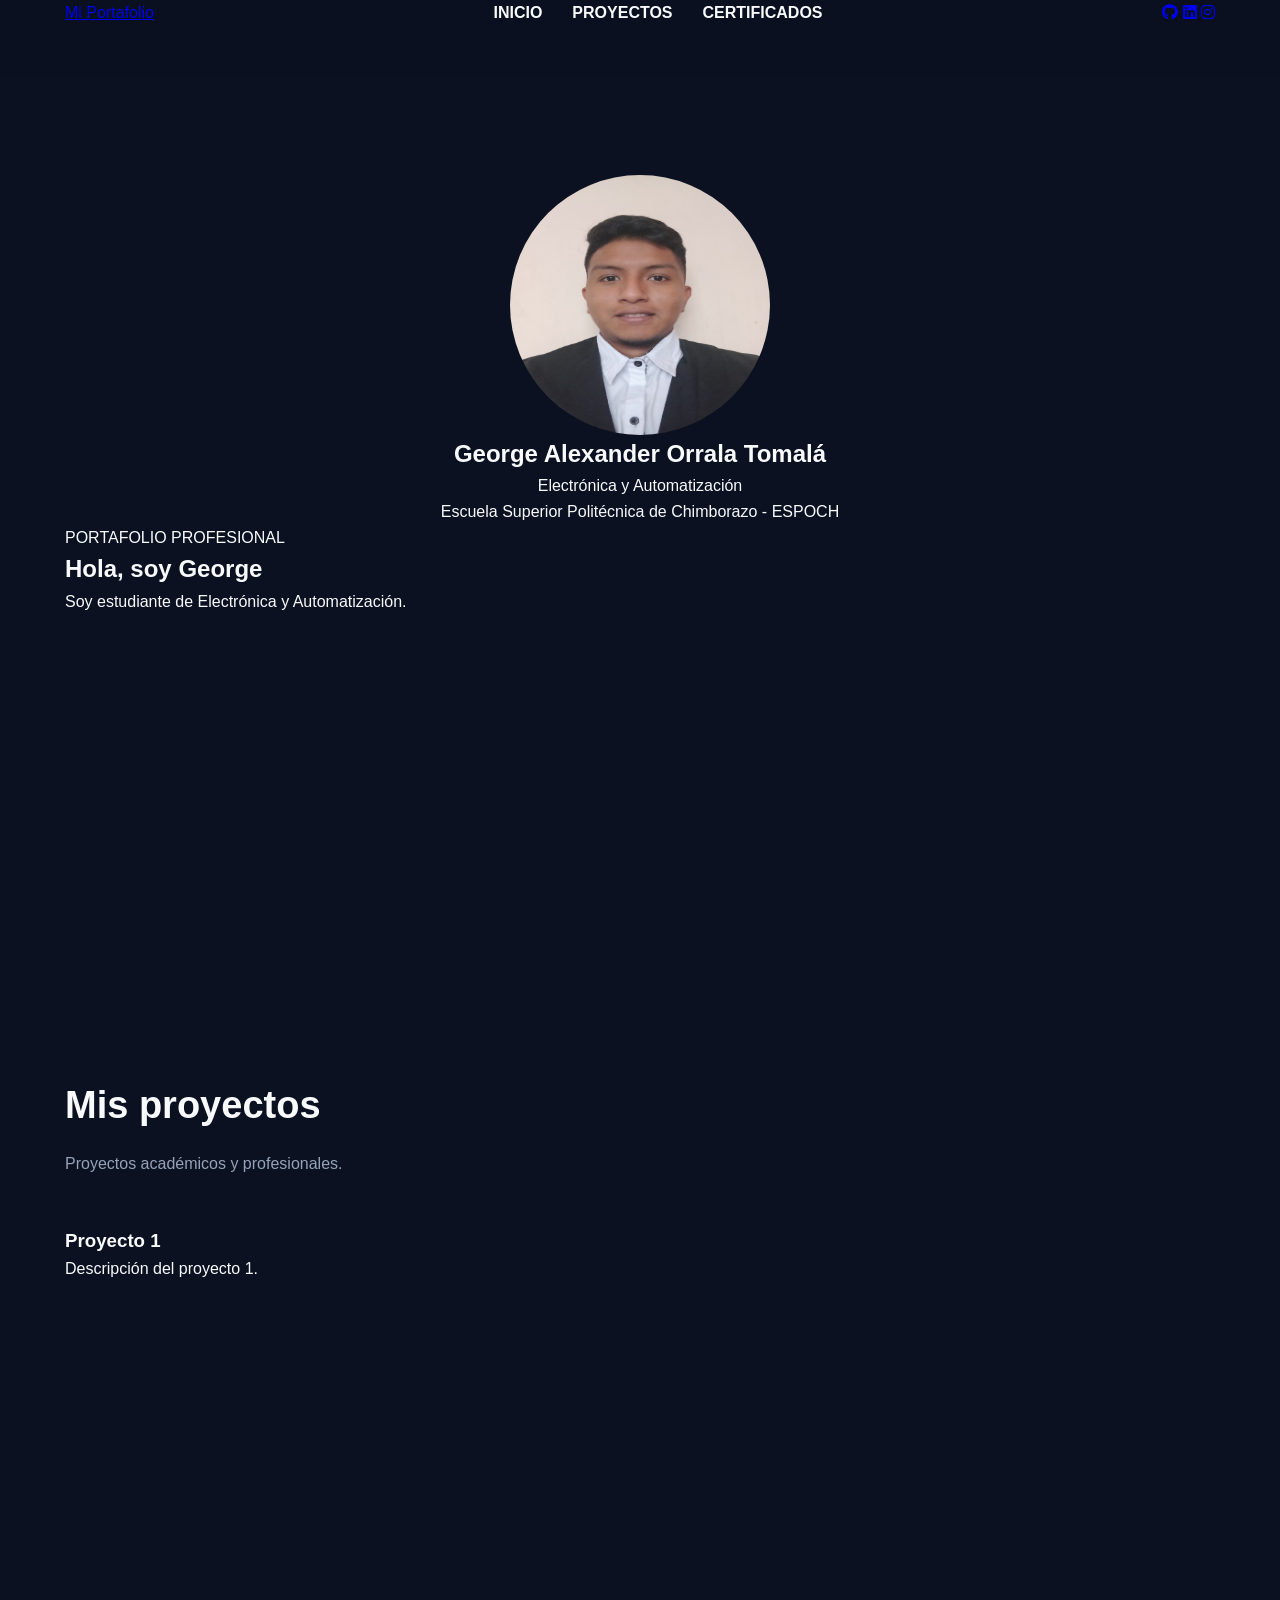
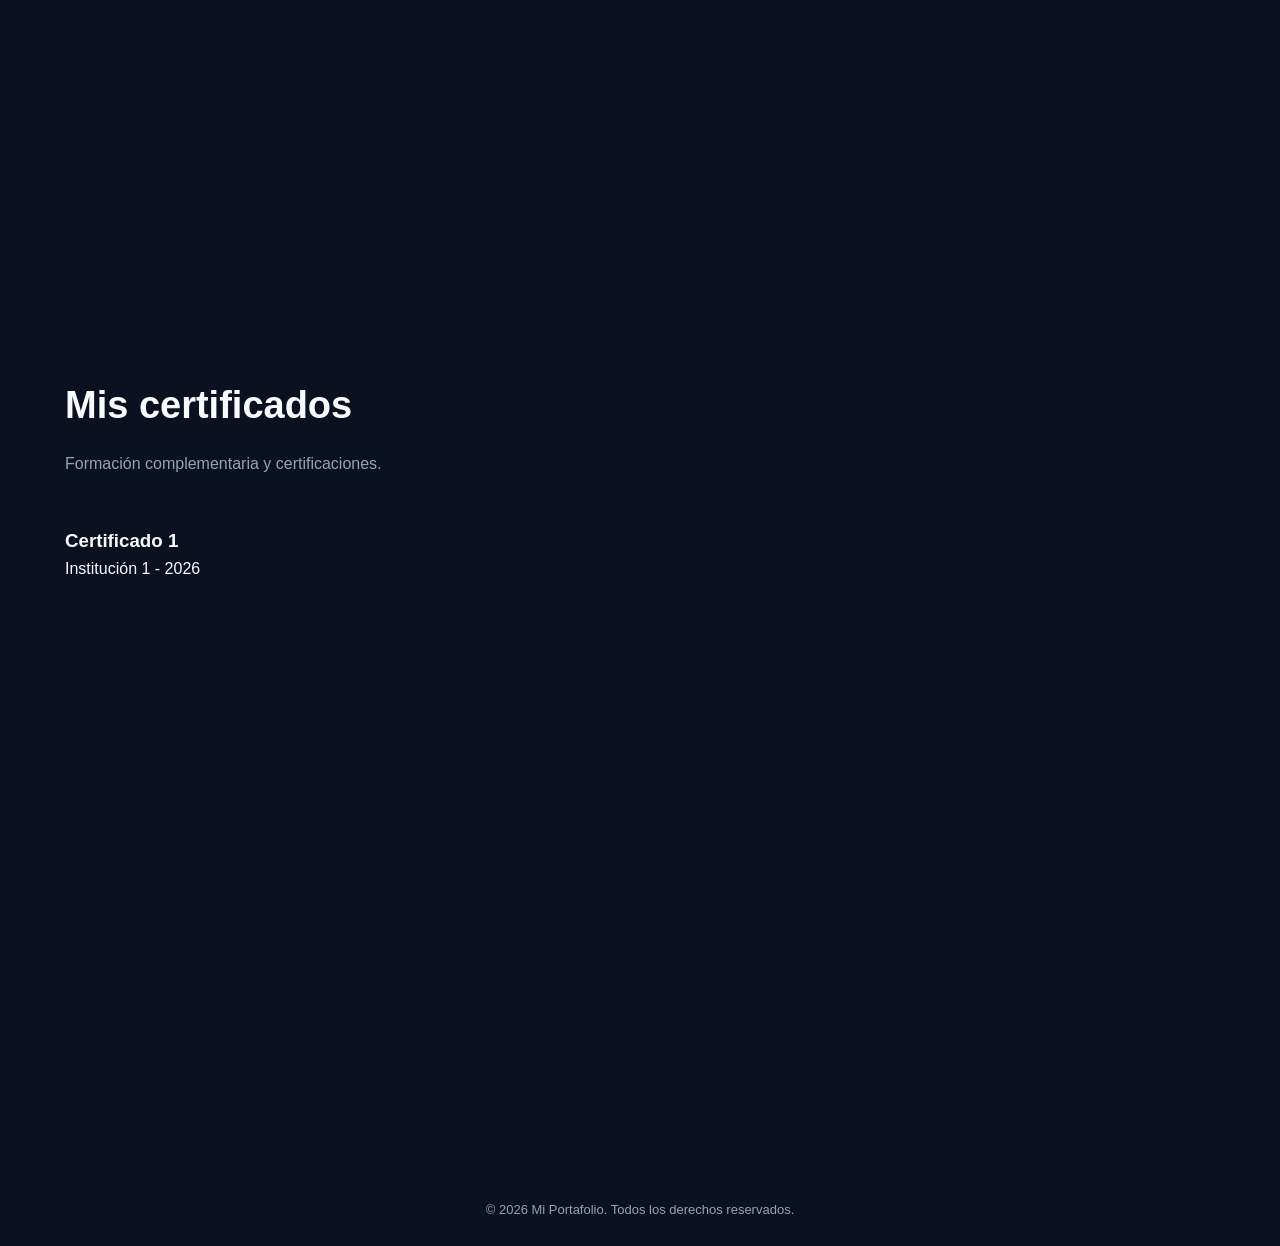
==== index.html @ 7834ad44 "Add files via upload" ====
<!DOCTYPE html>
<html lang="es">
<head>
    <meta charset="UTF-8">
    <meta name="viewport" content="width=device-width, initial-scale=1.0">
    <title>Portafolio</title>
    <link rel="stylesheet" href="styles.css">
    <link rel="stylesheet" href="https://cdnjs.cloudflare.com/ajax/libs/font-awesome/6.5.2/css/all.min.css">
</head>
<body>
    <header>
        <nav class="navbar">
            <a href="#inicio" class="logo">Mi Portafolio</a>
            <ul class="nav-menu">
                <li><a href="#inicio" class="nav-link active">INICIO</a></li>
                <li><a href="#proyectos" class="nav-link">PROYECTOS</a></li>
                <li><a href="#certificados" class="nav-link">CERTIFICADOS</a></li>
            </ul>
            <div class="social-menu">
                <a href="#" aria-label="GitHub"><i class="fab fa-github"></i></a>
                <a href="#" aria-label="LinkedIn"><i class="fab fa-linkedin"></i></a>
                <a href="#" aria-label="Instagram"><i class="fab fa-instagram"></i></a>
            </div>
        </nav>
    </header>
    <main>
        <section id="inicio">
            <div class="profile-container">
                <img src="img/perfil.jpg" alt="Mi Foto" class="profile-image">
                <h1 class="profile-name" id="profile-name"></h1>
                <p class="profile-career" id="profile-career"></p>
                <p class="profile-university" id="profile-university"></p>
            </div>
            <div class="intro-container">
                <p class="intro-small">PORTAFOLIO PROFESIONAL</p>
                <h2 class="intro-title">Hola, soy <span id="profile-short-name"></span></h2>
                <p class="intro-text" id="profile-description"></p>
            </div>
        </section>
        <section id="proyectos">
            <h2 class="section-title">Mis <span>proyectos</span></h2>
            <p class="section-description">Proyectos académicos y profesionales.</p>
            <div class="projects-grid" id="projects-container"></div>
        </section>
        <section id="certificados">
            <h2 class="section-title">Mis <span>certificados</span></h2>
            <p class="section-description">Formación complementaria y certificaciones.</p>
            <div class="certificates-grid" id="certificates-container"></div>
        </section>
    </main>
    <footer>
        © <span id="year"></span> Mi Portafolio. Todos los derechos reservados.
    </footer>
    <script type="application/json" id="portfolio-data"></script>
    <script src="script.js"></script>
</body>
</html>
---- styles.css ----
:root {
    --bg-primary: #0b1120;
    --bg-secondary: #111827;
    --text-primary: #f8fafc;
    --accent: #38bdf8;
    --header-height: 75px;
}

* {
    margin: 0;
    padding: 0;
    box-sizing: border-box;
}

body {
    font-family: 'Inter', sans-serif;
    background: var(--bg-primary);
    color: var(--text-primary);
    line-height: 1.6;
}

header {
    position: fixed;
    top: 0;
    left: 0;
    width: 100%;
    height: var(--header-height);
    background: rgba(11, 17, 32, 0.85);
    z-index: 1000;
}

.navbar {
    max-width: 1200px;
    margin: auto;
    padding: 0 25px;
    display: flex;
    align-items: center;
    justify-content: space-between;
}

.nav-menu {
    display: flex;
    gap: 30px;
    list-style: none;
}

.nav-menu a {
    color: var(--text-primary);
    text-decoration: none;
    font-weight: 600;
}

main {
    padding-top: var(--header-height);
}

section {
    min-height: 100vh;
    max-width: 1200px;
    margin: auto;
    padding: 100px 25px;
}

.profile-container {
    display: flex;
    flex-direction: column;
    align-items: center;
    text-align: center;
}

.profile-image {
    width: 260px;
    height: 260px;
    border-radius: 50%;
}

.intro-container {
    max-width: 650px;
}

.section-title {
    font-size: 38px;
    margin-bottom: 15px;
}

.section-description {
    color: #94a3b8;
    margin-bottom: 50px;
}

footer {
    padding: 25px;
    text-align: center;
    color: #94a3b8;
    font-size: 13px;
}
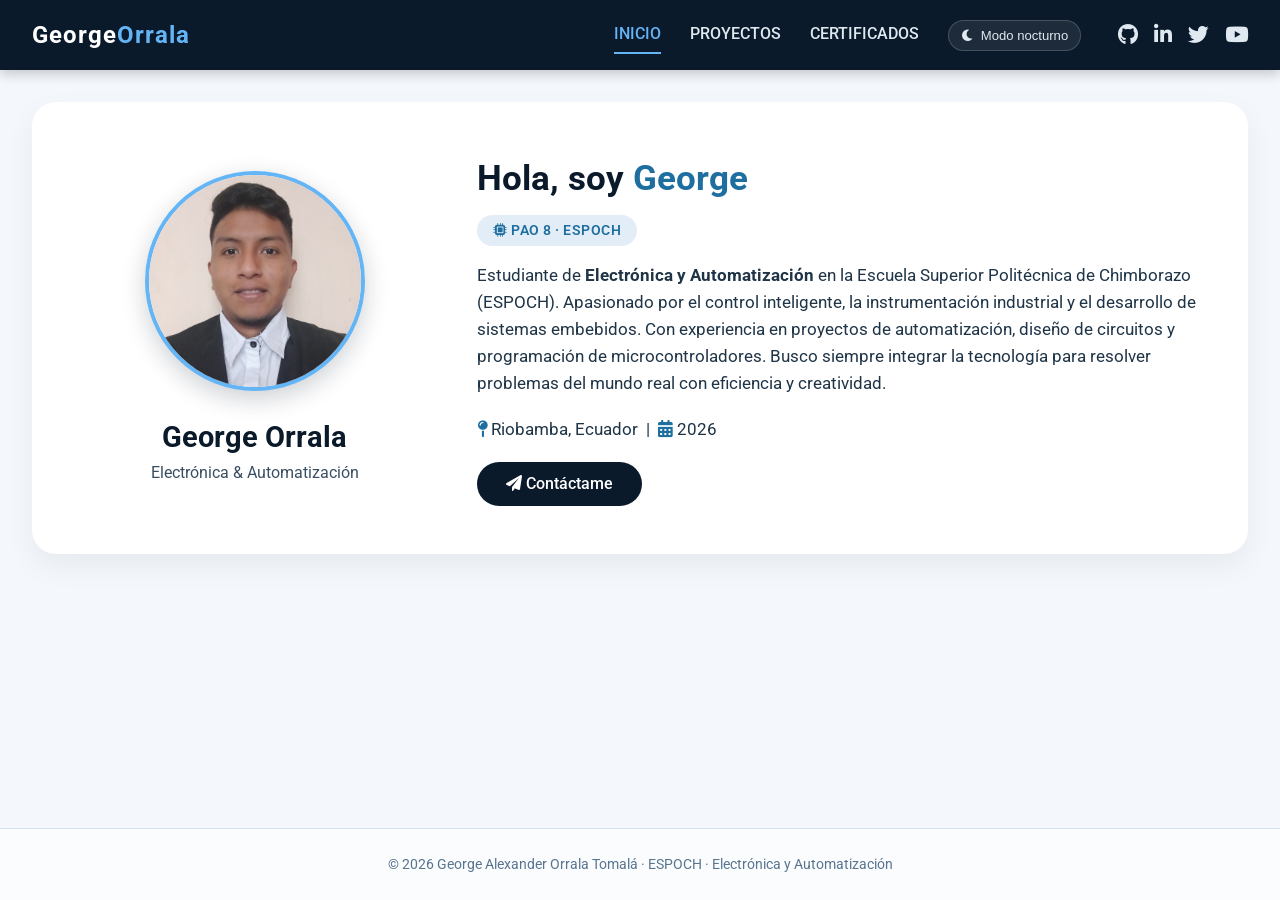
==== commit b71fd507: "Add files via upload" ====
--- a/index.html
+++ b/index.html
@@ -1,57 +1,99 @@
-<!DOCTYPE html>
-<html lang="es">
-<head>
-    <meta charset="UTF-8">
-    <meta name="viewport" content="width=device-width, initial-scale=1.0">
-    <title>Portafolio</title>
-    <link rel="stylesheet" href="styles.css">
-    <link rel="stylesheet" href="https://cdnjs.cloudflare.com/ajax/libs/font-awesome/6.5.2/css/all.min.css">
-</head>
-<body>
-    <header>
-        <nav class="navbar">
-            <a href="#inicio" class="logo">Mi Portafolio</a>
-            <ul class="nav-menu">
-                <li><a href="#inicio" class="nav-link active">INICIO</a></li>
-                <li><a href="#proyectos" class="nav-link">PROYECTOS</a></li>
-                <li><a href="#certificados" class="nav-link">CERTIFICADOS</a></li>
-            </ul>
-            <div class="social-menu">
-                <a href="#" aria-label="GitHub"><i class="fab fa-github"></i></a>
-                <a href="#" aria-label="LinkedIn"><i class="fab fa-linkedin"></i></a>
-                <a href="#" aria-label="Instagram"><i class="fab fa-instagram"></i></a>
-            </div>
-        </nav>
-    </header>
-    <main>
-        <section id="inicio">
-            <div class="profile-container">
-                <img src="img/perfil.jpg" alt="Mi Foto" class="profile-image">
-                <h1 class="profile-name" id="profile-name"></h1>
-                <p class="profile-career" id="profile-career"></p>
-                <p class="profile-university" id="profile-university"></p>
-            </div>
-            <div class="intro-container">
-                <p class="intro-small">PORTAFOLIO PROFESIONAL</p>
-                <h2 class="intro-title">Hola, soy <span id="profile-short-name"></span></h2>
-                <p class="intro-text" id="profile-description"></p>
-            </div>
-        </section>
-        <section id="proyectos">
-            <h2 class="section-title">Mis <span>proyectos</span></h2>
-            <p class="section-description">Proyectos académicos y profesionales.</p>
-            <div class="projects-grid" id="projects-container"></div>
-        </section>
-        <section id="certificados">
-            <h2 class="section-title">Mis <span>certificados</span></h2>
-            <p class="section-description">Formación complementaria y certificaciones.</p>
-            <div class="certificates-grid" id="certificates-container"></div>
-        </section>
-    </main>
-    <footer>
-        © <span id="year"></span> Mi Portafolio. Todos los derechos reservados.
-    </footer>
-    <script type="application/json" id="portfolio-data"></script>
-    <script src="script.js"></script>
-</body>
-</html>+<!DOCTYPE html>
+<html lang="es">
+<head>
+    <meta charset="UTF-8" />
+    <meta name="viewport" content="width=device-width, initial-scale=1.0" />
+    <title>George Orrala | Portafolio</title>
+    <!-- Font Awesome (íconos) -->
+    <link rel="stylesheet" href="https://cdnjs.cloudflare.com/ajax/libs/font-awesome/6.0.0-beta3/css/all.min.css" />
+    <!-- Google Fonts (Roboto) -->
+    <link href="https://fonts.googleapis.com/css2?family=Roboto:wght@300;400;500;700&display=swap" rel="stylesheet" />
+    <!-- Estilos locales -->
+    <link rel="stylesheet" href="styles.css" />
+</head>
+<body>
+
+    <!-- HEADER -->
+    <header>
+        <div class="logo">George<span>Orrala</span></div>
+        <nav id="nav-principal">
+            <a class="activo" data-vista="inicio">INICIO</a>
+            <a data-vista="proyectos">PROYECTOS</a>
+            <a data-vista="certificados">CERTIFICADOS</a>
+            <button class="theme-toggle" id="theme-toggle" type="button" aria-label="Activar modo nocturno" aria-pressed="false">
+                <i class="fas fa-moon" id="theme-icon" aria-hidden="true"></i>
+                <span id="theme-label">Modo nocturno</span>
+            </button>
+            <div class="social-icons">
+                <a href="#" aria-label="GitHub"><i class="fab fa-github"></i></a>
+                <a href="#" aria-label="LinkedIn"><i class="fab fa-linkedin-in"></i></a>
+                <a href="#" aria-label="Twitter"><i class="fab fa-twitter"></i></a>
+                <a href="#" aria-label="YouTube"><i class="fab fa-youtube"></i></a>
+            </div>
+        </nav>
+    </header>
+
+    <!-- CONTENEDOR PRINCIPAL (SPA) -->
+    <main class="contenedor-principal" id="app">
+
+        <!-- VISTA INICIO -->
+        <section class="vista activa" id="vista-inicio">
+            <div class="inicio-grid">
+                <!-- Izquierda: foto + nombre -->
+                <div class="perfil">
+                    <img src="img/perfil.jpg" 
+                         alt="Foto de George Orrala" />
+                    <h2>George Orrala</h2>
+                    <p>Electrónica &amp; Automatización</p>
+                </div>
+                <!-- Derecha: descripción profesional -->
+                <div class="descripcion">
+                    <h1>Hola, soy <span>George</span></h1>
+                    <span class="badge"><i class="fas fa-microchip"></i> PAO 8 · ESPOCH</span>
+                    <p>
+                        Estudiante de <strong>Electrónica y Automatización</strong> en la Escuela Superior 
+                        Politécnica de Chimborazo (ESPOCH). Apasionado por el control inteligente, 
+                        la instrumentación industrial y el desarrollo de sistemas embebidos. 
+                        Con experiencia en proyectos de automatización, diseño de circuitos y 
+                        programación de microcontroladores. Busco siempre integrar la tecnología 
+                        para resolver problemas del mundo real con eficiencia y creatividad.
+                    </p>
+                    <p>
+                        <i class="fas fa-map-pin" style="color:#1e6f9f;"></i> Riobamba, Ecuador &nbsp;|&nbsp;
+                        <i class="fas fa-calendar-alt" style="color:#1e6f9f;"></i> 2026
+                    </p>
+                    <a href="#" class="cta" id="btn-contacto"><i class="fas fa-paper-plane"></i> Contáctame</a>
+                </div>
+            </div>
+        </section>
+
+        <!-- VISTA PROYECTOS (datos desde JSON) -->
+        <section class="vista" id="vista-proyectos">
+            <h2 style="font-size:2rem; margin-bottom:0.2rem;">Proyectos</h2>
+            <p style="color:#3a5a75; margin-bottom:0.8rem;">Algunos de mis trabajos en automatización y electrónica.</p>
+            <div class="proyectos-grid" id="proyectos-container">
+                <!-- Renderizado con JS -->
+            </div>
+        </section>
+
+        <!-- VISTA CERTIFICADOS (datos desde JSON) -->
+        <section class="vista" id="vista-certificados">
+            <h2 style="font-size:2rem; margin-bottom:0.2rem;">Certificados</h2>
+            <p style="color:#3a5a75; margin-bottom:0.8rem;">Formación complementaria y logros académicos.</p>
+            <div class="certificados-lista" id="certificados-container">
+                <!-- Renderizado con JS -->
+            </div>
+        </section>
+
+    </main>
+
+    <!-- FOOTER -->
+    <footer>
+        &copy; 2026 George Alexander Orrala Tomalá · ESPOCH · Electrónica y Automatización
+    </footer>
+
+    <!-- Script local -->
+    <script src="script.js"></script>
+
+</body>
+</html>
--- a/styles.css
+++ b/styles.css
@@ -1,96 +1,422 @@
-:root {
-    --bg-primary: #0b1120;
-    --bg-secondary: #111827;
-    --text-primary: #f8fafc;
-    --accent: #38bdf8;
-    --header-height: 75px;
-}
-
-* {
-    margin: 0;
-    padding: 0;
-    box-sizing: border-box;
-}
-
-body {
-    font-family: 'Inter', sans-serif;
-    background: var(--bg-primary);
-    color: var(--text-primary);
-    line-height: 1.6;
-}
-
-header {
-    position: fixed;
-    top: 0;
-    left: 0;
-    width: 100%;
-    height: var(--header-height);
-    background: rgba(11, 17, 32, 0.85);
-    z-index: 1000;
-}
-
-.navbar {
-    max-width: 1200px;
-    margin: auto;
-    padding: 0 25px;
-    display: flex;
-    align-items: center;
-    justify-content: space-between;
-}
-
-.nav-menu {
-    display: flex;
-    gap: 30px;
-    list-style: none;
-}
-
-.nav-menu a {
-    color: var(--text-primary);
-    text-decoration: none;
-    font-weight: 600;
-}
-
-main {
-    padding-top: var(--header-height);
-}
-
-section {
-    min-height: 100vh;
-    max-width: 1200px;
-    margin: auto;
-    padding: 100px 25px;
-}
-
-.profile-container {
-    display: flex;
-    flex-direction: column;
-    align-items: center;
-    text-align: center;
-}
-
-.profile-image {
-    width: 260px;
-    height: 260px;
-    border-radius: 50%;
-}
-
-.intro-container {
-    max-width: 650px;
-}
-
-.section-title {
-    font-size: 38px;
-    margin-bottom: 15px;
-}
-
-.section-description {
-    color: #94a3b8;
-    margin-bottom: 50px;
-}
-
-footer {
-    padding: 25px;
-    text-align: center;
-    color: #94a3b8;
-    font-size: 13px;
-}+/* --- RESET Y BASE --- */
+* {
+    margin: 0;
+    padding: 0;
+    box-sizing: border-box;
+}
+
+body {
+    font-family: 'Roboto', sans-serif;
+    background: #f4f7fc;
+    color: #1e2b3c;
+    line-height: 1.6;
+    min-height: 100vh;
+    display: flex;
+    flex-direction: column;
+    transition: background-color 0.3s ease, color 0.3s ease;
+}
+
+/* --- HEADER / NAV --- */
+header {
+    background: #0a1a2b;
+    color: #fff;
+    padding: 1rem 2rem;
+    display: flex;
+    justify-content: space-between;
+    align-items: center;
+    flex-wrap: wrap;
+    box-shadow: 0 4px 12px rgba(0, 0, 0, 0.2);
+    position: sticky;
+    top: 0;
+    z-index: 100;
+}
+
+.logo {
+    font-size: 1.5rem;
+    font-weight: 700;
+    letter-spacing: 1px;
+}
+.logo span {
+    color: #64b5f6;
+}
+
+nav {
+    display: flex;
+    align-items: center;
+    gap: 1.8rem;
+    flex-wrap: wrap;
+}
+
+nav a {
+    color: #e0e9f0;
+    text-decoration: none;
+    font-weight: 500;
+    font-size: 1rem;
+    transition: color 0.25s, transform 0.2s;
+    cursor: pointer;
+    padding: 0.3rem 0;
+    border-bottom: 2px solid transparent;
+}
+nav a:hover {
+    color: #64b5f6;
+    border-bottom-color: #64b5f6;
+    transform: translateY(-2px);
+}
+nav a.activo {
+    color: #64b5f6;
+    border-bottom-color: #64b5f6;
+}
+
+.theme-toggle {
+    display: inline-flex;
+    align-items: center;
+    gap: 0.45rem;
+    padding: 0.45rem 0.75rem;
+    color: #e0e9f0;
+    background: rgba(255, 255, 255, 0.08);
+    border: 1px solid rgba(255, 255, 255, 0.18);
+    border-radius: 2rem;
+    font-size: 0.82rem;
+    cursor: pointer;
+    transition: background 0.25s, color 0.25s, border-color 0.25s;
+}
+.theme-toggle:hover,
+.theme-toggle:focus-visible {
+    color: #fff;
+    background: rgba(100, 181, 246, 0.22);
+    border-color: #64b5f6;
+    outline: none;
+}
+
+.social-icons {
+    display: flex;
+    gap: 1rem;
+    margin-left: 0.5rem;
+}
+.social-icons a {
+    color: #e0e9f0;
+    font-size: 1.3rem;
+    transition: color 0.25s, transform 0.2s;
+    border-bottom: none;
+    padding: 0;
+}
+.social-icons a:hover {
+    color: #64b5f6;
+    transform: scale(1.15);
+}
+
+/* --- MAIN CONTENT (SPA) --- */
+.contenedor-principal {
+    max-width: 1280px;
+    margin: 2rem auto;
+    padding: 0 2rem;
+    flex: 1;
+}
+
+/* Cada sección (vista) */
+.vista {
+    display: none;
+    animation: fadeIn 0.4s ease;
+}
+.vista.activa {
+    display: block;
+}
+
+@keyframes fadeIn {
+    0% { opacity: 0; transform: translateY(12px); }
+    100% { opacity: 1; transform: translateY(0); }
+}
+
+/* --- VISTA INICIO (contenedores hermanos) --- */
+.inicio-grid {
+    display: grid;
+    grid-template-columns: 1fr 2fr;
+    gap: 2.5rem;
+    align-items: center;
+    background: #fff;
+    border-radius: 24px;
+    padding: 2.5rem;
+    box-shadow: 0 12px 30px rgba(0,0,0,0.06);
+}
+
+.perfil {
+    text-align: center;
+    perspective: 900px;
+}
+.perfil img {
+    width: 100%;
+    max-width: 220px;
+    aspect-ratio: 1/1;
+    border-radius: 50%;
+    object-fit: cover;
+    box-shadow: 0 8px 24px rgba(0, 20, 40, 0.2);
+    border: 4px solid #64b5f6;
+    background: #d9e6f2;
+    transform-style: preserve-3d;
+    transition: transform 0.7s cubic-bezier(0.22, 0.61, 0.36, 1);
+}
+.perfil img.volteando {
+    transform: rotateY(180deg);
+}
+.perfil h2 {
+    margin-top: 1rem;
+    font-size: 1.8rem;
+    font-weight: 700;
+    color: #0a1a2b;
+}
+.perfil p {
+    color: #3a4e62;
+    font-weight: 400;
+}
+
+.descripcion {
+    padding: 0.5rem 0;
+}
+.descripcion h1 {
+    font-size: 2.2rem;
+    font-weight: 700;
+    margin-bottom: 0.5rem;
+    color: #0a1a2b;
+}
+.descripcion h1 span {
+    color: #1e6f9f;
+}
+.descripcion .badge {
+    display: inline-block;
+    background: #e3edf7;
+    color: #1e6f9f;
+    font-weight: 600;
+    padding: 0.3rem 1rem;
+    border-radius: 40px;
+    font-size: 0.85rem;
+    margin-bottom: 1rem;
+    letter-spacing: 0.5px;
+}
+.descripcion p {
+    font-size: 1.05rem;
+    color: #1f3447;
+    margin-bottom: 1.2rem;
+}
+.descripcion .cta {
+    display: inline-block;
+    background: #0a1a2b;
+    color: #fff;
+    padding: 0.6rem 1.8rem;
+    border-radius: 40px;
+    font-weight: 500;
+    text-decoration: none;
+    transition: background 0.25s, transform 0.2s;
+    border: none;
+    cursor: pointer;
+}
+.descripcion .cta:hover {
+    background: #1e6f9f;
+    transform: scale(1.03);
+}
+
+/* --- VISTA PROYECTOS (cards) --- */
+.proyectos-grid {
+    display: grid;
+    grid-template-columns: repeat(auto-fit, minmax(260px, 1fr));
+    gap: 2rem;
+    margin-top: 1.5rem;
+}
+.proyecto-card {
+    display: block;
+    background: #fff;
+    border-radius: 20px;
+    padding: 1.5rem;
+    color: inherit;
+    text-decoration: none;
+    box-shadow: 0 6px 18px rgba(0,0,0,0.04);
+    transition: transform 0.25s, box-shadow 0.3s;
+    border-left: 5px solid #64b5f6;
+}
+.proyecto-card:hover {
+    transform: translateY(-6px);
+    box-shadow: 0 14px 28px rgba(0, 20, 40, 0.08);
+}
+.proyecto-card h3 {
+    color: #0a1a2b;
+    margin-bottom: 0.5rem;
+    font-size: 1.3rem;
+}
+.proyecto-card p {
+    color: #2d445b;
+    font-size: 0.95rem;
+}
+.proyecto-card .tech {
+    display: inline-block;
+    background: #eef3f8;
+    padding: 0.2rem 0.8rem;
+    border-radius: 30px;
+    font-size: 0.75rem;
+    font-weight: 600;
+    color: #1e6f9f;
+    margin-top: 0.6rem;
+}
+.proyecto-card .abrir-proyecto {
+    display: block;
+    margin-top: 1rem;
+    color: #1e6f9f;
+    font-size: 0.85rem;
+    font-weight: 700;
+}
+
+/* --- VISTA CERTIFICADOS --- */
+.certificados-lista {
+    display: flex;
+    flex-direction: column;
+    gap: 1rem;
+    margin-top: 1.5rem;
+}
+.cert-item {
+    background: #fff;
+    padding: 1.2rem 1.8rem;
+    border-radius: 16px;
+    display: flex;
+    align-items: center;
+    gap: 1.2rem;
+    box-shadow: 0 4px 12px rgba(0,0,0,0.02);
+    border: 1px solid #e4ecf5;
+    transition: border 0.2s;
+}
+.cert-item:hover {
+    border-color: #64b5f6;
+}
+.cert-item i {
+    font-size: 2rem;
+    color: #1e6f9f;
+    width: 2.5rem;
+    text-align: center;
+}
+.cert-item .info h4 {
+    font-size: 1.1rem;
+    color: #0a1a2b;
+}
+.cert-item .info p {
+    font-size: 0.9rem;
+    color: #3a5a75;
+}
+.cert-item .fecha {
+    margin-left: auto;
+    font-size: 0.8rem;
+    background: #e9f0f8;
+    padding: 0.2rem 1rem;
+    border-radius: 30px;
+    color: #1e4b6b;
+}
+
+/* --- FOOTER --- */
+footer {
+    text-align: center;
+    padding: 1.5rem 2rem;
+    font-size: 0.9rem;
+    color: #59748f;
+    border-top: 1px solid #d8e2ed;
+    margin-top: 2rem;
+    background: #fafcfd;
+}
+
+/* --- MODO NOCTURNO --- */
+body.modo-nocturno {
+    background: #101923;
+    color: #e5edf4;
+}
+body.modo-nocturno .contenedor-principal {
+    color: #e5edf4;
+}
+body.modo-nocturno .inicio-grid,
+body.modo-nocturno .proyecto-card,
+body.modo-nocturno .cert-item {
+    background: #182635;
+    box-shadow: 0 12px 30px rgba(0, 0, 0, 0.25);
+}
+body.modo-nocturno .perfil h2,
+body.modo-nocturno .descripcion h1,
+body.modo-nocturno .proyecto-card h3,
+body.modo-nocturno .cert-item .info h4 {
+    color: #f2f7fb;
+}
+body.modo-nocturno .perfil p,
+body.modo-nocturno .descripcion p,
+body.modo-nocturno .proyecto-card p,
+body.modo-nocturno .cert-item .info p {
+    color: #b8c8d6;
+}
+body.modo-nocturno .descripcion .badge,
+body.modo-nocturno .proyecto-card .tech {
+    background: #223c52;
+    color: #8dccfa;
+}
+body.modo-nocturno .cert-item {
+    border-color: #2b455c;
+}
+body.modo-nocturno .cert-item .fecha {
+    background: #223c52;
+    color: #9dc7e4;
+}
+body.modo-nocturno footer {
+    color: #91a8ba;
+    background: #0d151e;
+    border-top-color: #263b4d;
+}
+body.modo-nocturno .theme-toggle {
+    color: #102338;
+    background: #f7d37c;
+    border-color: #f7d37c;
+}
+body.modo-nocturno .theme-toggle:hover,
+body.modo-nocturno .theme-toggle:focus-visible {
+    background: #ffe3a5;
+    border-color: #ffe3a5;
+}
+
+/* --- RESPONSIVE --- */
+@media (max-width: 850px) {
+    .inicio-grid {
+        grid-template-columns: 1fr;
+        text-align: center;
+        padding: 2rem 1.5rem;
+    }
+    .perfil img {
+        max-width: 180px;
+    }
+    .descripcion h1 {
+        font-size: 1.8rem;
+    }
+    header {
+        flex-direction: column;
+        align-items: stretch;
+        gap: 0.8rem;
+    }
+    nav {
+        justify-content: center;
+        gap: 1rem 1.5rem;
+    }
+    .social-icons {
+        margin-left: 0;
+        justify-content: center;
+    }
+    .cert-item {
+        flex-wrap: wrap;
+    }
+    .cert-item .fecha {
+        margin-left: 0;
+        width: 100%;
+        text-align: left;
+    }
+}
+
+@media (max-width: 500px) {
+    .contenedor-principal {
+        padding: 0 1rem;
+    }
+    .inicio-grid {
+        padding: 1.5rem 1rem;
+    }
+    .descripcion .cta {
+        width: 100%;
+        text-align: center;
+    }
+}
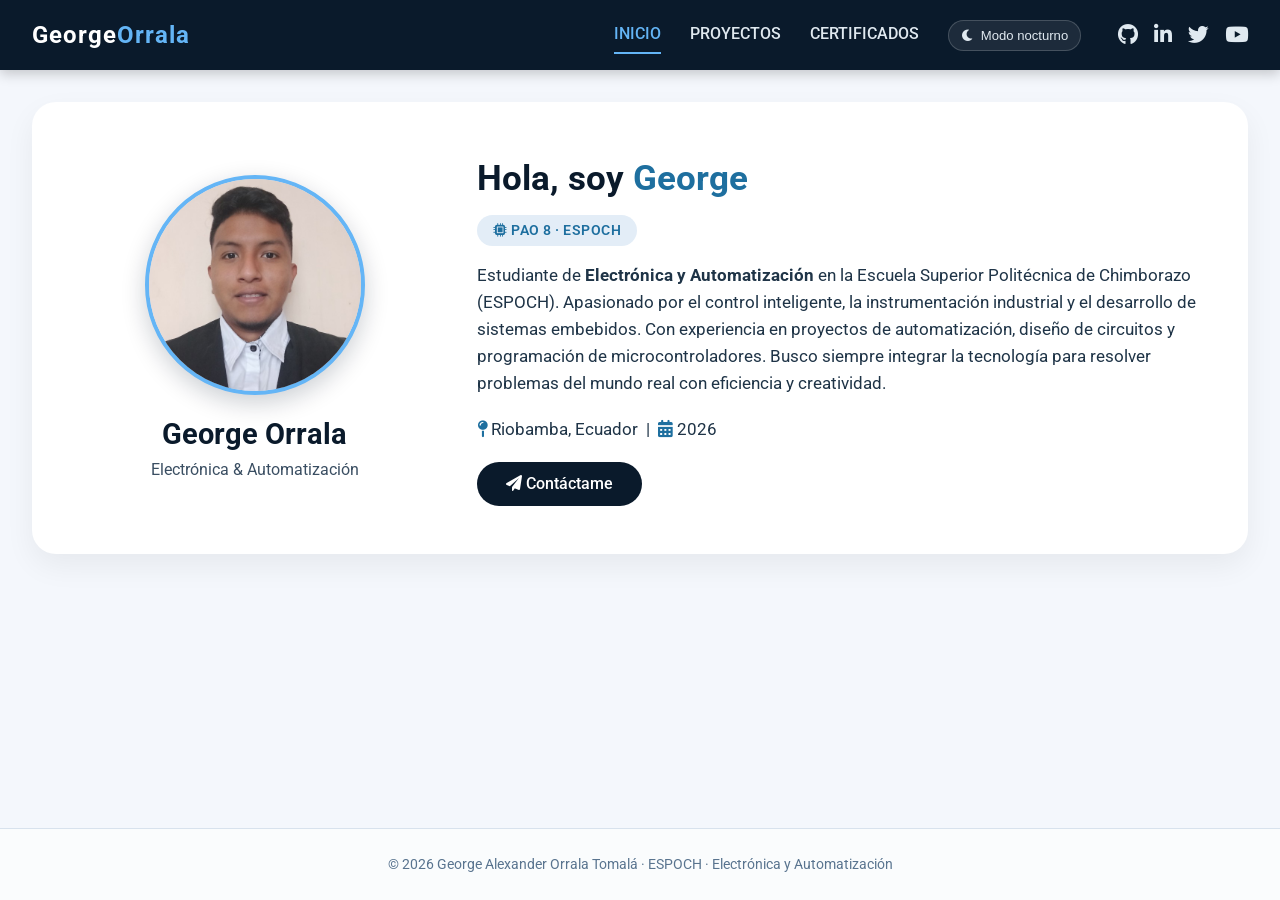
==== commit 446cc40a: "Add files via upload" ====
--- a/index.html
+++ b/index.html
@@ -9,7 +9,7 @@
     <!-- Google Fonts (Roboto) -->
     <link href="https://fonts.googleapis.com/css2?family=Roboto:wght@300;400;500;700&display=swap" rel="stylesheet" />
     <!-- Estilos locales -->
-    <link rel="stylesheet" href="styles.css" />
+    <link rel="stylesheet" href="styles.css?v=2026.08.26.4" />
 </head>
 <body>
 
@@ -41,8 +41,10 @@
             <div class="inicio-grid">
                 <!-- Izquierda: foto + nombre -->
                 <div class="perfil">
-                    <img src="img/perfil.jpg" 
-                         alt="Foto de George Orrala" />
+                    <div class="perfil-foto">
+                        <img src="img/perfil.jpg?v=2026.08.26.1" width="220" height="220" fetchpriority="high" decoding="async"
+                            alt="Foto de George Orrala" />
+                    </div>
                     <h2>George Orrala</h2>
                     <p>Electrónica &amp; Automatización</p>
                 </div>
@@ -65,6 +67,7 @@
                     <a href="#" class="cta" id="btn-contacto"><i class="fas fa-paper-plane"></i> Contáctame</a>
                 </div>
             </div>
+
         </section>
 
         <!-- VISTA PROYECTOS (datos desde JSON) -->
@@ -93,7 +96,7 @@
     </footer>
 
     <!-- Script local -->
-    <script src="script.js"></script>
+    <script src="script.js?v=2026.08.26.2" defer></script>
 
 </body>
 </html>
--- a/styles.css
+++ b/styles.css
@@ -143,9 +143,15 @@
     text-align: center;
     perspective: 900px;
 }
+.perfil-foto {
+    width: min(220px, 100%);
+    aspect-ratio: 1 / 1;
+    margin: 0 auto;
+}
 .perfil img {
+    display: block;
     width: 100%;
-    max-width: 220px;
+    height: 100%;
     aspect-ratio: 1/1;
     border-radius: 50%;
     object-fit: cover;
@@ -158,6 +164,7 @@
 .perfil img.volteando {
     transform: rotateY(180deg);
 }
+
 .perfil h2 {
     margin-top: 1rem;
     font-size: 1.8rem;
@@ -380,7 +387,10 @@
         padding: 2rem 1.5rem;
     }
     .perfil img {
-        max-width: 180px;
+        width: 100%;
+    }
+    .perfil-foto {
+        width: min(180px, 100%);
     }
     .descripcion h1 {
         font-size: 1.8rem;
